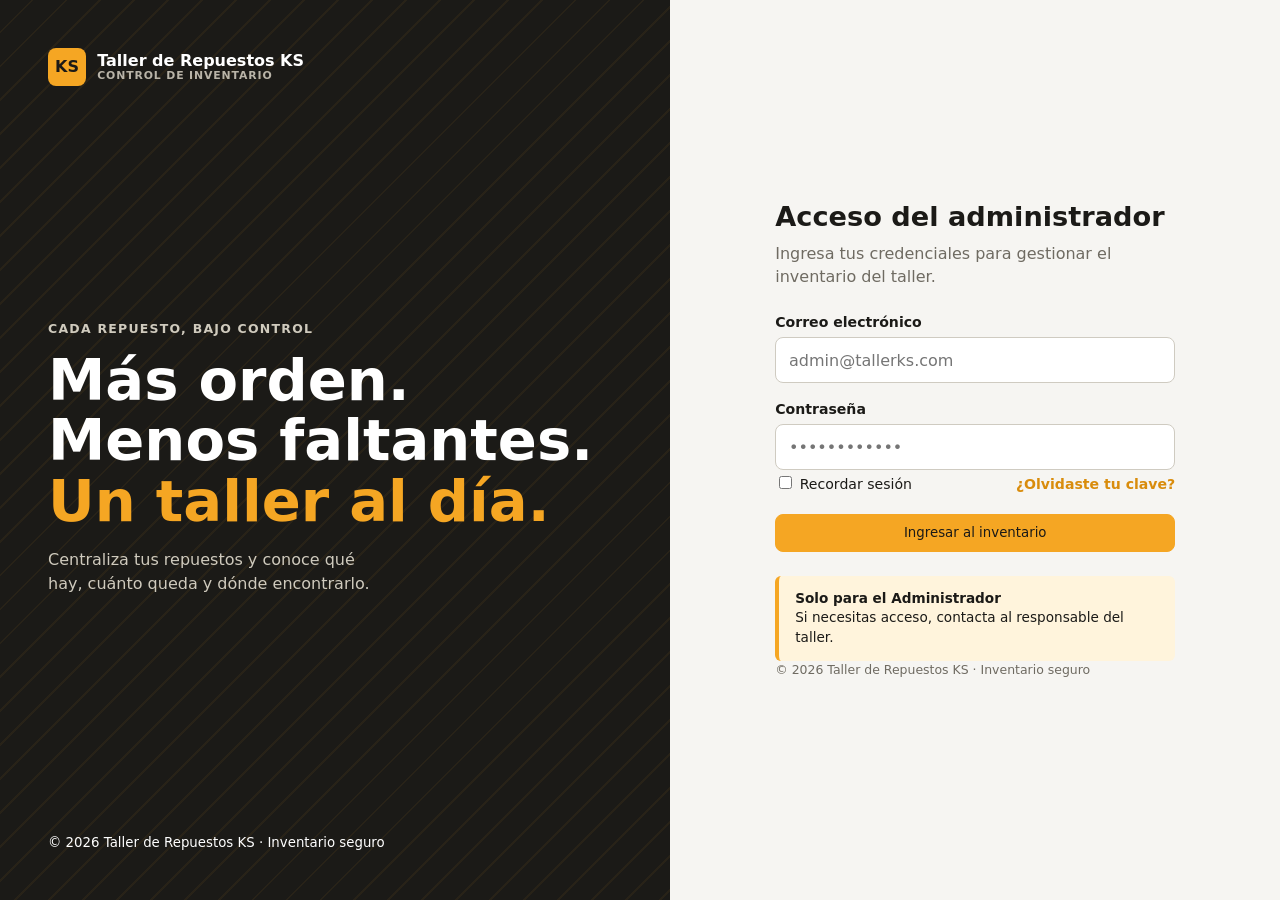
==== Proyecto_PW/index.html @ da3b396b "proyecto" ====
<!DOCTYPE html>
<html lang="es">
    <head>
        <meta charset="utf-8">
        <meta name="viewport" content="width=device-width,initial-scale=1">
<title>Acceso · Taller de Repuestos KS</title>
<link rel="stylesheet" href="css/styles.css">
</head>
<body>
    <div class="login">
        <section class="login-hero">
            <div class="logo"><b>KS</b>
                <span>Taller de Repuestos KS<small>CONTROL DE INVENTARIO</small>
                </span>
            </div>
<div><p class="kicker">CADA REPUESTO, BAJO CONTROL</p>
    <h1>Más orden.<br>Menos faltantes.<br>
        <em>Un taller al día.</em>
    </h1>
        <p>Centraliza tus repuestos y conoce qué hay, cuánto queda y dónde encontrarlo.</p>
    </div>
<small>© 2026 Taller de Repuestos KS · Inventario seguro</small>
</section>
<section class="login-panel">
    <div class="login-box"><div class="logo"><b>KS</b>
        <span>Taller de Repuestos KS<small>CONTROL DE INVENTARIO</small>
        </span>
    </div>
<h2>Acceso del administrador</h2>
<p>Ingresa tus credenciales para gestionar el inventario del taller.</p>
<div class="alert error" id="formError" role="alert" hidden></div>
<form id="loginForm" novalidate>
<div class="field"><label for="email">Correo electrónico</label>
    <input id="email" type="email" placeholder="admin@tallerks.com" autocomplete="username">
    <div class="err" role="alert"></div>
</div>
<div class="field" style="margin-top:1rem">
    <label for="pass">Contraseña</label>
    <input id="pass" type="password" placeholder="••••••••••••" autocomplete="current-password"><div class="err" role="alert">
 </div>
</div>
<div class="row-between"><label>
    <input type="checkbox" style="width:auto"> Recordar sesión</label>
    <a href="#" id="forgot">¿Olvidaste tu clave?</a>
</div>
<button class="btn primary block" type="submit">Ingresar al inventario</button>
</form>
<div class="notice"><b>Solo para el Administrador</b>
    <br>Si necesitas acceso, contacta al responsable del taller.</div>
<p class="foot">© 2026 Taller de Repuestos KS · Inventario seguro</p></div>
</section>
</div>
<script src="js/app.js"></script>
</body>
</html>
---- Proyecto_PW/css/styles.css ----
:root{--ink:#1b1a17;
    --ink2:#2a2824;
    --amber:#f5a623;
    --amber-d:#d98c0c;
    --amber-l:#fff4dc;
    --bg:#f6f5f2;
    --card:#fff;
    --line:#e4e1da;
    --mut:#6f6b62;
    --red:#c62828;
    --red-l:#fdeaea;
    --green:#2e7d32;
    --green-l:#e6f4e7;
    --r:10px}
*{box-sizing:border-box}
body{margin:0;
    font-family:"Segoe UI",system-ui,-apple-system,Roboto,sans-serif;
    background:var(--bg);
    color:var(--ink);line-height:1.45}
a{color:inherit;text-decoration:none}
:focus-visible{outline:3px solid var(--amber);outline-offset:2px}
.logo{display:flex;align-items:center;gap:.7rem}
.logo b{display:grid;
    place-items:center;
    width:38px;
    height:38px;
    border-radius:8px;
    background:var(--amber);
    color:var(--ink);
    font-weight:800}
.logo span{font-weight:700;line-height:1.1}
.logo small{display:block;
    font-size:.68rem;
    letter-spacing:.08em;
    color:var(--mut);
    font-weight:600}
/* botones */
.btn{display:inline-flex;
    align-items:center;
    justify-content:center;
    gap:.4rem;
    border:1px solid var(--line);
    background:#fff;
    color:var(--ink);
    padding:.65rem 1.1rem;
    border-radius:8px;
    font:600 .92rem inherit;
    font-family:inherit;
    cursor:pointer}
.btn:hover{border-color:var(--ink)}
.btn.primary{background:var(--amber);
    border-color:var(--amber);
    color:var(--ink)}
    .btn.primary:hover{background:var(--amber-d);
        border-color:var(--amber-d)}
.btn.danger{background:var(--red);
    border-color:var(--red);
    color:#fff}
.btn.block{width:100%}
/* login */
.login{display:grid;
    grid-template-columns:1.1fr 1fr;
    min-height:100vh}
.login-hero{background:var(--ink);
    color:#fff;
    padding:3rem;
    display:flex;
    flex-direction:column;
    justify-content:space-between;
    background-image:repeating-linear-gradient(135deg,transparent 0 22px,rgba(245,166,35,.06) 22px 24px)}
.login-hero .logo small{color:#b9b4a8}
.login-hero h1{font-size:clamp(2.2rem,4.5vw,3.6rem);
    line-height:1.05;
    margin:.5rem 0 1rem}
.login-hero h1 em{font-style:normal;
    color:var(--amber)}
.login-hero p{color:#cfcabd;
    max-width:34ch}
.kicker{color:var(--amber);
    font-size:.78rem;
    font-weight:700;
    letter-spacing:.1em}
.login-panel{display:flex;
    align-items:center;
    justify-content:center;
    padding:2rem}
.login-box{width:100%;
    max-width:400px}
.login-box .logo{display:none;
    margin-bottom:1.5rem}
.login-box h2{margin:0 0 .3rem;
    font-size:1.7rem}
.login-box>p{color:var(--mut);
    margin:0 0 1.5rem}
.row-between{display:flex;
    justify-content:space-between;
    align-items:center;
    gap:.5rem;
    margin:.2rem 0 1.2rem;
    font-size:.88rem}
.row-between a{color:var(--amber-d);
    font-weight:600}
.notice{margin-top:1.5rem;
    background:var(--amber-l);
    border-left:4px solid var(--amber);
    padding:.8rem 1rem;
    border-radius:6px;
    font-size:.85rem}
.foot{font-size:.78rem;color:var(--mut);margin-top:1.5rem}
/* layout app */
.app{display:grid;
    grid-template-columns:250px 1fr;
    min-height:100vh}
.sidebar{background:var(--ink);
    color:#fff;padding:1.4rem 1rem;
    display:flex;
    flex-direction:column;
    gap:1.5rem;
    position:sticky;
    top:0;height:100vh}
.sidebar .logo small{color:#b9b4a8}
.sidebar h3{margin:0 0 .5rem .6rem;
    font-size:.7rem;
    letter-spacing:.1em;
    color:#8f8a7e}
.sidebar nav a{display:block;padding:.65rem .8rem;
    border-radius:8px;
    color:#e8e4da;
    font-weight:600;
    margin-bottom:.2rem}
.sidebar nav a:hover{background:var(--ink2)}
.sidebar nav a.active{background:var(--amber);
    color:var(--ink)}
.sidebar .side-note{margin-top:auto;
    background:var(--ink2);
    border-radius:8px;padding:.9rem;
    font-size:.82rem;
    color:#cfcabd}
.side-note b{display:block;
    color:var(--amber);
    margin-bottom:.2rem}
.main{min-width:0;
    display:flex;
    flex-direction:column}
.topbar{display:flex;
    align-items:center;
    justify-content:space-between;
    gap:1rem;
    padding:.9rem 2rem;
    background:#fff;
    border-bottom:1px solid var(--line)}
.crumbs{font-size:.85rem;
    color:var(--mut)}
    .crumbs b{color:var(--ink)}
.user{display:flex;
    align-items:center;
    gap:.7rem;
    font-size:.85rem;
    text-align:right}
.user small{display:block;
    color:var(--mut)}
.avatar{display:grid;
    place-items:center;
    width:36px;height:36px;
    border-radius:50%;
    background:var(--amber);
    font-weight:700;
    font-size:.8rem}
.menu-btn{display:none;
    background:none;
    border:1px solid var(--line);
    border-radius:8px;
    padding:.45rem .7rem;
    font-size:1.1rem;
    cursor:pointer}
.content{padding:2rem;
    max-width:1200px;
    width:100%}
.page-head{display:flex;
    justify-content:space-between;
    align-items:flex-start;
    gap:1rem;
    flex-wrap:wrap;
    margin-bottom:1.5rem}
.page-head h1{margin:.2rem 0;
    font-size:1.8rem}
    .page-head p{margin:0;
        color:var(--mut)}
.footer{margin-top:auto;
    padding:1.2rem 2rem;
    font-size:.78rem;
    color:var(--mut);
    display:flex;
    justify-content:space-between;
    flex-wrap:wrap;
    gap:.5rem}
/* stats */
.stats{display:grid;
    grid-template-columns:repeat(3,1fr);
    gap:1rem;
    margin-bottom:1.2rem}
.stat{background:var(--card);
    border:1px solid var(--line);
    border-radius:var(--r);
    padding:1rem 1.2rem}
.stat span{font-size:.8rem;color:var(--mut);
    font-weight:600}.stat strong{display:block;
        font-size:2rem;line-height:1.2}
        .stat small{color:var(--mut)}
.stat.warn{border-color:var(--amber);
    background:var(--amber-l)}
.alert{background:var(--amber-l);
    border:1px solid #f0cf8a;
    padding:.75rem 1rem;
    border-radius:8px;
    margin-bottom:1rem;
    font-size:.9rem}
.alert.error{background:var(--red-l);
    border-color:#f0b4b4;color:#7f1d1d}
.alert.ok{background:var(--green-l);
    border-color:#b6dcb8;
    color:#1b5e20}
.alert[hidden]{display:none}
/* filtros */
.filters{display:flex;
    gap:.7rem;
    flex-wrap:wrap;
    margin-bottom:1rem}
.filters input{flex:1 1 240px}
input,select,textarea{width:100%;
    padding:.65rem .8rem;
    border:1px solid #cfcbc1;
    border-radius:8px;
    font:inherit;
    background:#fff;
    color:var(--ink)}
.filters select{width:auto}
.btn.toggle[aria-pressed=true]{background:var(--ink);
    color:#fff;
    border-color:var(--ink)}
/* tabla */
.table{background:var(--card);
    border:1px solid var(--line);
    border-radius:var(--r);
    overflow:hidden}
.tr{display:grid;
    grid-template-columns:2fr 2fr 1fr 1fr 1.1fr 1.2fr;gap:1rem;
    align-items:center;padding:.9rem 1.2rem;
    border-top:1px solid var(--line)}
.tr.th{border-top:0;
    background:#faf9f6;
    font-size:.72rem;
    letter-spacing:.06em;
    color:var(--mut);
    font-weight:700}
.tr[hidden]{display:none}
.tr .lbl{display:none}
.name{font-weight:700}
.sku{font-size:.8rem;
    color:var(--mut)}
.badge{display:inline-block;
    font-size:.72rem;
    font-weight:700;
    padding:.12rem .5rem;
    border-radius:20px;
    background:var(--green-l);
    color:var(--green)}
.badge.low{background:var(--red-l);
    color:var(--red)}
.min{display:block;
    font-size:.78rem;
    color:var(--mut)}
.acts{display:flex;
    gap:.5rem}
.link{background:none;
    border:0;
    font:600 .88rem inherit;
    font-family:inherit;
    cursor:pointer;
    color:var(--ink);
    padding:.2rem .4rem;
    text-decoration:underline;
    text-decoration-color:var(--amber);
    text-underline-offset:3px}
.link.del{color:var(--red);
    text-decoration-color:var(--red)}
.empty{padding:2rem;
    text-align:center;
    color:var(--mut)}
.tfoot{padding:.8rem 1.2rem;
    border-top:1px solid var(--line);
    font-size:.85rem;
    color:var(--mut)}
/* formularios */
.form-grid{display:grid;
    grid-template-columns:1fr 280px;
    gap:1.5rem;
    align-items:start}
.card{background:var(--card);
    border:1px solid var(--line);
    border-radius:var(--r);
    padding:1.4rem;margin-bottom:1.2rem}
.card h2{margin:0;
    font-size:1.1rem}
    .card>p{margin:.2rem 0 1rem;
        color:var(--mut);
        font-size:.88rem}
.cols{display:grid;
    grid-template-columns:1fr 1fr;
    gap:1rem}
    .cols 
    .full{grid-column:1/-1}
.field label{display:block;
    font-weight:600;
    font-size:.88rem;
    margin-bottom:.3rem}
.field .hint{font-size:.78rem;
    color:var(--mut);
    margin-top:.25rem}
.field .err{display:none;
    font-size:.8rem;
    color:var(--red);
    margin-top:.25rem;
    font-weight:600}
.field.invalid input,
.field.invalid select,
.field.invalid textarea{border-color:var(--red);
    background:var(--red-l)}
.field.invalid 
.err{display:block}
.field.invalid 
.hint{display:none}
textarea{min-height:100px;
    resize:vertical}
.actions{display:flex;
    justify-content:flex-end;
    gap:.7rem;flex-wrap:wrap}
.aside
.card{margin-bottom:1rem}
.aside 
h3{margin:0 0 .4rem;
    font-size:.95rem}
    .aside 
    p{margin:.3rem 0;
        font-size:.85rem;
        color:var(--mut)}
.aside
 .tip{background:var(--amber-l);
    border-color:#f0cf8a}
/* modal */
.overlay{position:fixed;
    inset:0;background:rgba(20,18,14,.65);
    display:none;
    align-items:center;
    justify-content:center;
    padding:1rem;
    z-index:50}
.overlay.open{display:flex}
.modal{background:#fff;
    border-radius:12px;
    max-width:460px;
    width:100%;
    padding:1.5rem;
    box-shadow:0 20px 50px rgba(0,0,0,.35)}
.modal h2{margin:0 0 .4rem}
.modal p{color:var(--mut);
    margin:.3rem 0}
.modal 
.pick{background:var(--bg);
    border-radius:8px;
    padding:.8rem 1rem;
    margin:1rem 0;
    font-size:.88rem}
.modal 
.warn{color:var(--red);
    font-size:.85rem;
    font-weight:600}
.modal 
.actions{margin-top:1rem}
/* tableta */
@media(max-width:1000px){
 .app{grid-template-columns:1fr}
 .sidebar{position:fixed;
    left:0;top:0;
    width:260px;
    z-index:40;
    transform:translateX(-100%);
    transition:transform .25s}
 .sidebar.open{transform:none}
 .menu-btn{display:block}
 .topbar{padding:.8rem 1rem}
 .content{padding:1.2rem}
 .form-grid{grid-template-columns:1fr}
 .aside{order:2}
 .th{display:none}
 .table{background:none;
    border:0;
    display:grid;
    grid-template-columns:1fr 1fr;
    gap:1rem}
 .tr{grid-template-columns:1fr 1fr;
    background:var(--card);
    border:1px solid var(--line);
    border-radius:var(--r);
    padding:1rem}
 .tr>div:first-child,.tr>
 .acts{grid-column:1/-1}
 .tr .lbl{display:block;
    font-size:.7rem;
    color:var(--mut);
    font-weight:700;
    letter-spacing:.05em}
 .tfoot{grid-column:1/-1;
    border:0;padding:0}
}
/* celular */
@media(max-width:640px){
 .login{grid-template-columns:1fr}
 .login-hero{display:none}
 .login-box .logo{display:flex}
 .stats{grid-template-columns:repeat(3,1fr);
    gap:.5rem}.stat{padding:.7rem}
    .stat strong{font-size:1.5rem}
    .stat small{display:none}
 .table{grid-template-columns:1fr}
 .cols{grid-template-columns:1fr}
 .user div{display:none}
 .page-head .btn{width:100%}
 .actions .btn{flex:1}
 .footer{padding:1rem}
}
@media(prefers-reduced-motion:reduce){*{transition:none!important}}
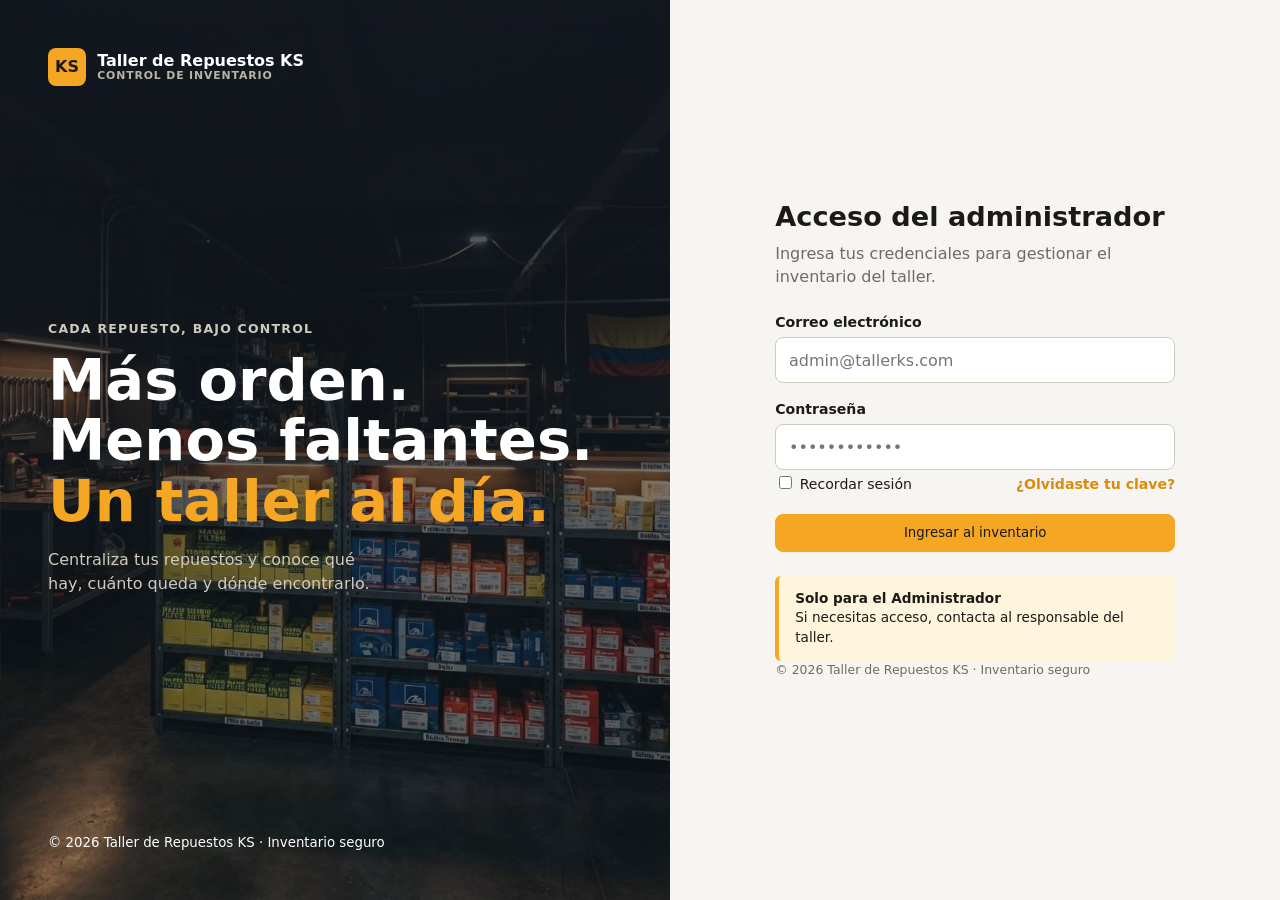
==== commit 1cb158e1: "proyecto" ====
--- a/Proyecto_PW/index.html
+++ b/Proyecto_PW/index.html
@@ -13,7 +13,8 @@
                 <span>Taller de Repuestos KS<small>CONTROL DE INVENTARIO</small>
                 </span>
             </div>
-<div><p class="kicker">CADA REPUESTO, BAJO CONTROL</p>
+<div>
+    <p class="kicker">CADA REPUESTO, BAJO CONTROL</p>
     <h1>Más orden.<br>Menos faltantes.<br>
         <em>Un taller al día.</em>
     </h1>
@@ -47,6 +48,7 @@
 </form>
 <div class="notice"><b>Solo para el Administrador</b>
     <br>Si necesitas acceso, contacta al responsable del taller.</div>
+<div class="login-banner" role="img" aria-label="Estantes del Taller de Repuestos KS"><span>Más orden. Menos faltantes.</span></div>
 <p class="foot">© 2026 Taller de Repuestos KS · Inventario seguro</p></div>
 </section>
 </div>
--- a/Proyecto_PW/css/styles.css
+++ b/Proyecto_PW/css/styles.css
@@ -429,4 +429,25 @@
  .actions .btn{flex:1}
  .footer{padding:1rem}
 }
-@media(prefers-reduced-motion:reduce){*{transition:none!important}}+@media(prefers-reduced-motion:reduce){*{transition:none!important}}
+/* ---- imagen del login y cerrar sesión ---- */
+.login-box .sidebar nav a.logout{margin-top:.8rem;border:1px solid #4a463e;color:#ffb4b4}
+.sidebar nav a.logout:hover{background:var(--red);border-color:var(--red);color:#fff}
+.logout-btn{padding:.4rem .8rem;font-size:.85rem}
+.sidebar{height:100vh;height:100dvh;overflow-y:auto}
+@media(max-width:640px){
+ .login-box  .login-panel{align-items:flex-start;padding:1.2rem}
+ .filters select,.filters .btn{width:100%;flex:1 1 100%}
+ .topbar{padding:.7rem .8rem;gap:.5rem}
+ .user{gap:.5rem}
+ .crumbs{font-size:.78rem}
+ .row-between{flex-wrap:wrap}
+}
+
+/* ---- foto del taller en el login (como el diseño) ---- */
+.login-hero{background-image:linear-gradient(180deg,rgba(20,24,32,.88) 0%,rgba(20,24,32,.55) 55%,rgba(20,24,32,.35) 100%),url("../images/taller-hero.jpg");background-size:cover;background-position:center bottom}
+.login-banner{display:none}
+@media(max-width:640px){
+ .login-banner{display:flex;align-items:flex-end;height:150px;margin-top:1.5rem;padding:1rem;border-radius:12px;color:#fff;font-weight:700;font-size:1.05rem;
+  background:linear-gradient(180deg,rgba(0,0,0,.05),rgba(0,0,0,.7)),url("../images/taller-banner.jpg") center/cover}
+}
